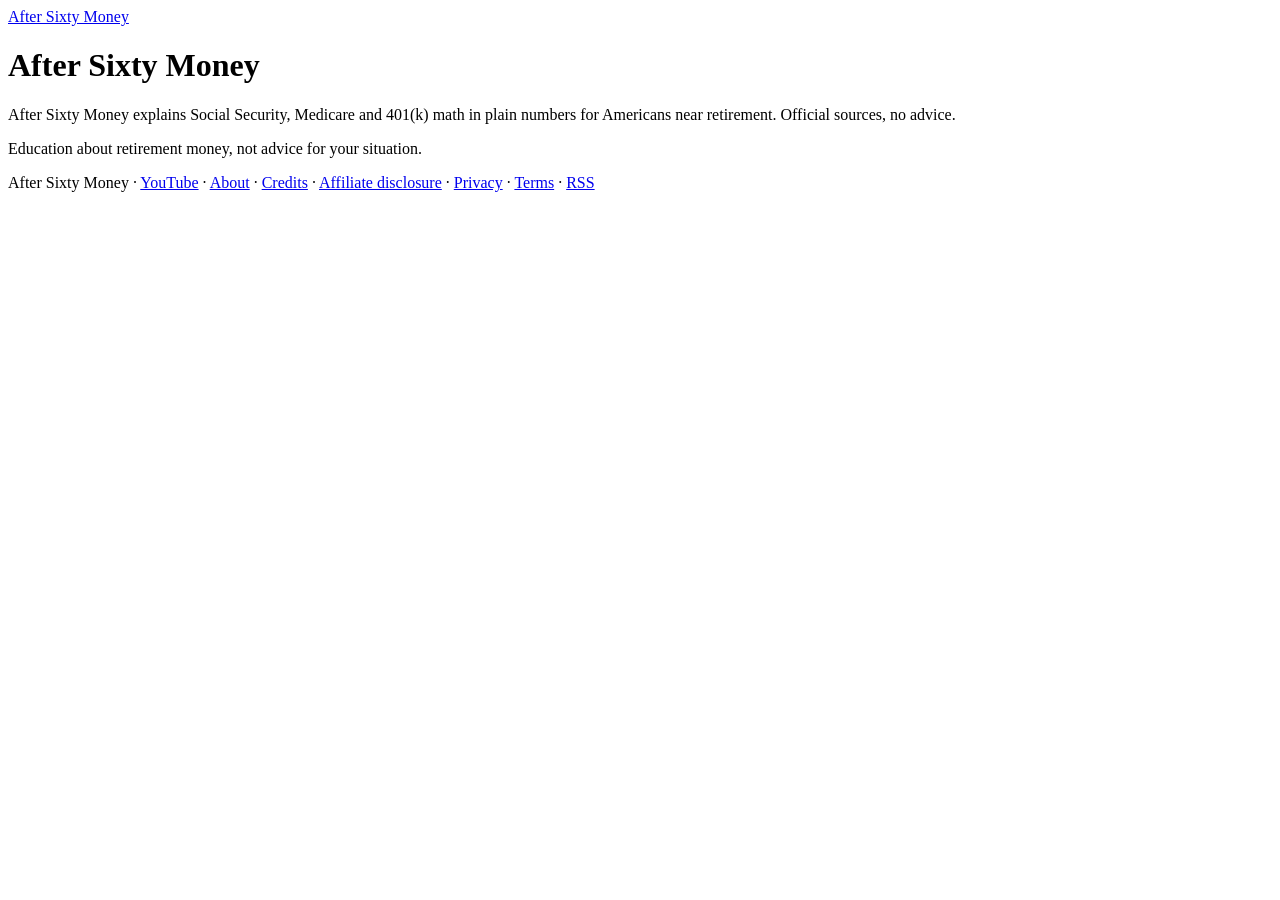
==== index.html @ d9ee6e75 "Launch aftersixtymoney.visionmediachannels.com" ====
<!doctype html>
<html lang="en">
<head>
<meta charset="utf-8">
<meta name="viewport" content="width=device-width, initial-scale=1">
<title>After Sixty Money</title>
<meta name="description" content="After Sixty Money explains Social Security, Medicare and 401(k) math in plain numbers for Americans near retirement. Official sources, no advice.">
<link rel="canonical" href="https://aftersixtymoney.visionmediachannels.com/">
<meta property="og:site_name" content="After Sixty Money">
<meta property="og:type" content="website">
<meta property="og:title" content="After Sixty Money">
<meta property="og:description" content="After Sixty Money explains Social Security, Medicare and 401(k) math in plain numbers for Americans near retirement. Official sources, no advice.">
<meta property="og:url" content="https://aftersixtymoney.visionmediachannels.com/">
<meta property="og:image" content="https://aftersixtymoney.visionmediachannels.com/images/site-header.png">
<meta name="twitter:card" content="summary_large_image">
<link rel="alternate" type="application/rss+xml" title="After Sixty Money" href="https://aftersixtymoney.visionmediachannels.com/feed.xml">
<link rel="icon" type="image/png" sizes="32x32" href="https://aftersixtymoney.visionmediachannels.com/favicon-32.png">
<link rel="icon" type="image/png" sizes="512x512" href="https://aftersixtymoney.visionmediachannels.com/favicon-512.png">
<link rel="preconnect" href="https://fonts.googleapis.com">
<link rel="preconnect" href="https://fonts.gstatic.com" crossorigin>
<link rel="stylesheet" href="https://fonts.googleapis.com/css2?family=Source+Serif+4:wght@400;700&amp;family=Inter:wght@400;700&amp;display=swap">
<link rel="stylesheet" href="https://aftersixtymoney.visionmediachannels.com/style.css">
<script type="application/ld+json">{"@context": "https://schema.org", "@type": "WebSite", "name": "After Sixty Money", "url": "https://aftersixtymoney.visionmediachannels.com/", "inLanguage": "en", "publisher": {"@type": "Organization", "name": "Vision Media"}}</script>
</head>
<body>
<header class="site"><a href="https://aftersixtymoney.visionmediachannels.com/">After Sixty Money</a></header>
<main>
<h1>After Sixty Money</h1><p class="lede">After Sixty Money explains Social Security, Medicare and 401(k) math in plain numbers for Americans near retirement. Official sources, no advice.</p><ul class="posts"></ul>
</main>
<footer><p>Education about retirement money, not advice for your situation.</p><p>After Sixty Money · <a href="https://www.youtube.com/@aftersixtymoney">YouTube</a> · <a href="https://aftersixtymoney.visionmediachannels.com/about/">About</a> · <a href="https://aftersixtymoney.visionmediachannels.com/credits/">Credits</a> · <a href="https://aftersixtymoney.visionmediachannels.com/affiliate-disclosure/">Affiliate disclosure</a> · <a href="https://aftersixtymoney.visionmediachannels.com/privacy/">Privacy</a> · <a href="https://aftersixtymoney.visionmediachannels.com/terms/">Terms</a> · <a href="https://aftersixtymoney.visionmediachannels.com/feed.xml">RSS</a></p></footer>
</body>
</html>
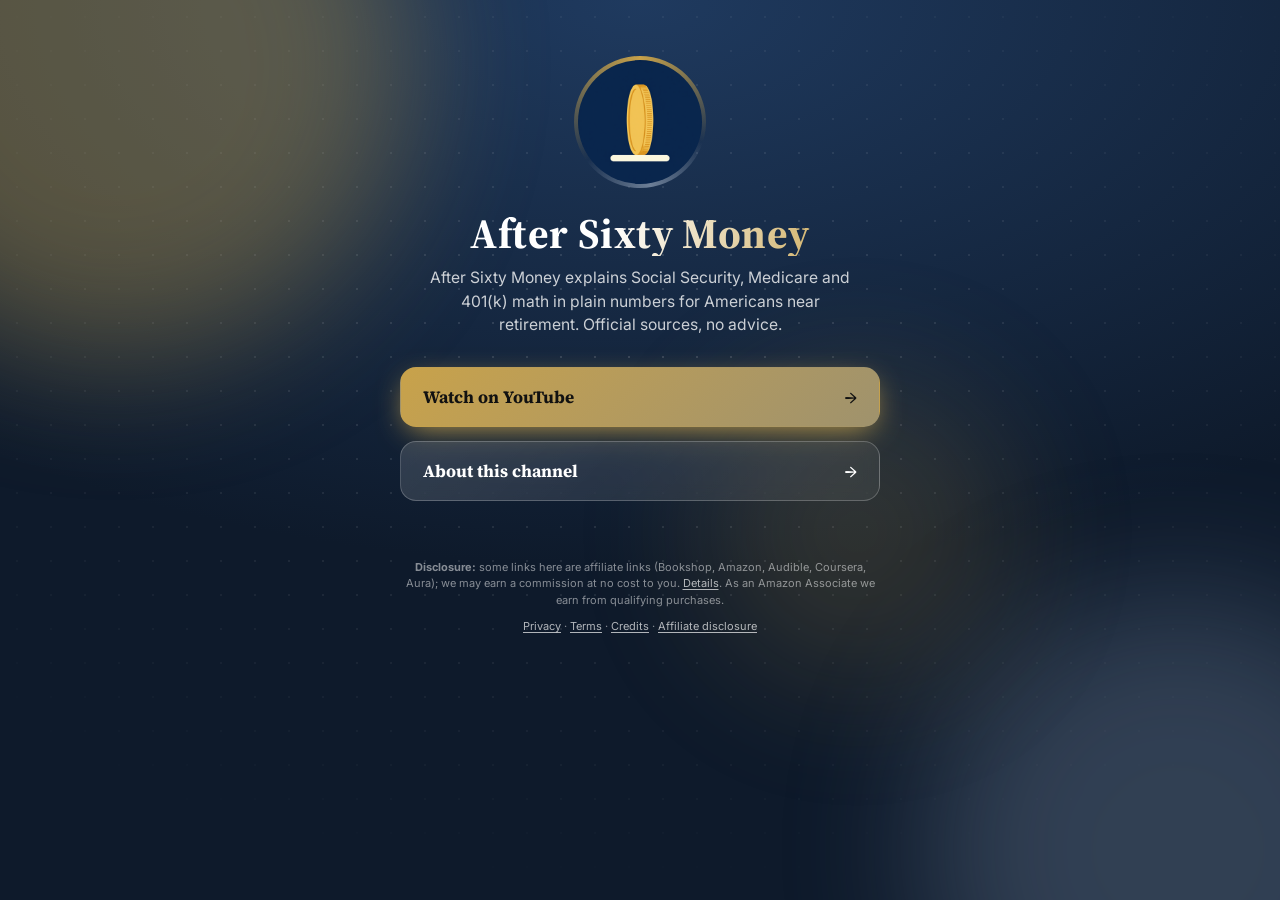
==== commit 48f1892f: "Animated link hub at host root" ====
--- a/index.html
+++ b/index.html
@@ -3,7 +3,7 @@
 <head>
 <meta charset="utf-8">
 <meta name="viewport" content="width=device-width, initial-scale=1">
-<title>After Sixty Money</title>
+<title>After Sixty Money · Links</title>
 <meta name="description" content="After Sixty Money explains Social Security, Medicare and 401(k) math in plain numbers for Americans near retirement. Official sources, no advice.">
 <link rel="canonical" href="https://aftersixtymoney.visionmediachannels.com/">
 <meta property="og:site_name" content="After Sixty Money">
@@ -13,20 +13,66 @@
 <meta property="og:url" content="https://aftersixtymoney.visionmediachannels.com/">
 <meta property="og:image" content="https://aftersixtymoney.visionmediachannels.com/images/site-header.png">
 <meta name="twitter:card" content="summary_large_image">
-<link rel="alternate" type="application/rss+xml" title="After Sixty Money" href="https://aftersixtymoney.visionmediachannels.com/feed.xml">
 <link rel="icon" type="image/png" sizes="32x32" href="https://aftersixtymoney.visionmediachannels.com/favicon-32.png">
-<link rel="icon" type="image/png" sizes="512x512" href="https://aftersixtymoney.visionmediachannels.com/favicon-512.png">
-<link rel="preconnect" href="https://fonts.googleapis.com">
-<link rel="preconnect" href="https://fonts.gstatic.com" crossorigin>
+<link rel="preconnect" href="https://fonts.googleapis.com"><link rel="preconnect" href="https://fonts.gstatic.com" crossorigin>
 <link rel="stylesheet" href="https://fonts.googleapis.com/css2?family=Source+Serif+4:wght@400;700&amp;family=Inter:wght@400;700&amp;display=swap">
-<link rel="stylesheet" href="https://aftersixtymoney.visionmediachannels.com/style.css">
-<script type="application/ld+json">{"@context": "https://schema.org", "@type": "WebSite", "name": "After Sixty Money", "url": "https://aftersixtymoney.visionmediachannels.com/", "inLanguage": "en", "publisher": {"@type": "Organization", "name": "Vision Media"}}</script>
+<style>
+:root{--bg:#1F3A5F;--bg2:#0e1a2b;--glow:#C8A24A;--glow2:#6d7f97;--head:'Source Serif 4',Georgia,serif;--body:'Inter',system-ui,sans-serif}
+*{box-sizing:border-box}html{-webkit-text-size-adjust:100%}
+body{margin:0;min-height:100vh;color:#fff;font:17px/1.5 var(--body);background:radial-gradient(120% 90% at 50% 0%,var(--bg) 0%,var(--bg2) 70%);overflow-x:hidden;position:relative}
+.orb{position:fixed;border-radius:50%;filter:blur(70px);opacity:.38;pointer-events:none;z-index:0;will-change:transform}
+.o1{width:46vmax;height:46vmax;background:var(--glow);top:-18vmax;left:-14vmax;animation:d1 22s ease-in-out infinite alternate}
+.o2{width:40vmax;height:40vmax;background:var(--glow2);bottom:-16vmax;right:-12vmax;animation:d2 26s ease-in-out infinite alternate}
+.o3{width:24vmax;height:24vmax;background:var(--glow);opacity:.18;top:42%;left:55%;animation:d3 30s ease-in-out infinite alternate}
+@keyframes d1{to{transform:translate(18vmax,12vmax) scale(1.2)}}
+@keyframes d2{to{transform:translate(-16vmax,-10vmax) scale(1.15)}}
+@keyframes d3{to{transform:translate(-30vmax,8vmax) scale(.8)}}
+.dots{position:fixed;inset:0;z-index:0;pointer-events:none;background-image:radial-gradient(rgba(255,255,255,.14) 1px,transparent 1.5px);background-size:34px 34px;mask-image:radial-gradient(70% 60% at 50% 40%,#000,transparent);animation:drift 40s linear infinite}
+@keyframes drift{to{background-position:34px 68px}}
+main{position:relative;z-index:1;max-width:520px;margin:0 auto;padding:56px 20px 28px;text-align:center}
+.ring{width:132px;height:132px;margin:0 auto 22px;border-radius:50%;padding:4px;position:relative;
+  background:conic-gradient(from 0deg,var(--glow),transparent 30%,var(--glow2),transparent 65%,var(--glow));animation:spin 7s linear infinite;
+  opacity:0;animation:spin 7s linear infinite,pop .9s .1s cubic-bezier(.2,.9,.3,1.3) forwards}
+.ring::after{content:"";position:absolute;inset:-14px;border-radius:50%;border:2px solid var(--glow);opacity:.0;animation:pulse 3.2s 1s ease-out infinite}
+.ring img,.ring .ph{width:100%;height:100%;border-radius:50%;display:block;object-fit:cover;background:var(--bg2);animation:unspin 7s linear infinite}
+.ring .ph{display:grid;place-items:center;font:700 44px var(--head)}
+@keyframes spin{to{transform:rotate(360deg)}}@keyframes unspin{to{transform:rotate(-360deg)}}
+@keyframes pulse{0%{transform:scale(.85);opacity:.55}100%{transform:scale(1.25);opacity:0}}
+@keyframes pop{from{opacity:0;transform:scale(.6) rotate(0)}to{opacity:1}}
+h1{font:700 clamp(30px,8vw,42px)/1.1 var(--head);margin:0 0 10px;letter-spacing:.01em;
+  background:linear-gradient(100deg,#fff 20%,var(--glow) 45%,#fff 70%);background-size:220% 100%;-webkit-background-clip:text;background-clip:text;color:transparent;
+  animation:shine 6s 1s ease-in-out infinite,up .8s .25s both}
+@keyframes shine{0%,100%{background-position:100% 0}50%{background-position:0 0}}
+.tag{margin:0 auto 30px;max-width:420px;color:rgba(255,255,255,.78);font-size:.98rem;animation:up .8s .4s both}
+@keyframes up{from{opacity:0;transform:translateY(18px)}to{opacity:1;transform:none}}
+.btns{display:grid;gap:14px}
+.btn{position:relative;display:flex;align-items:center;justify-content:space-between;gap:12px;padding:17px 22px;border-radius:16px;color:#fff;text-decoration:none;
+  font:700 1.08rem var(--head);background:linear-gradient(135deg,rgba(255,255,255,.14),rgba(255,255,255,.05));border:1px solid rgba(255,255,255,.22);
+  backdrop-filter:blur(8px);-webkit-backdrop-filter:blur(8px);overflow:hidden;opacity:0;animation:up .7s calc(.55s + var(--i)*.12s) both;
+  transition:transform .25s cubic-bezier(.2,.8,.3,1.2),border-color .25s,box-shadow .25s}
+.btn:first-child{background:linear-gradient(135deg,var(--glow),color-mix(in srgb,var(--glow) 55%,var(--glow2)));border-color:transparent;color:#111;box-shadow:0 8px 30px -8px var(--glow)}
+.btn::before{content:"";position:absolute;top:0;left:-70%;width:45%;height:100%;background:linear-gradient(100deg,transparent,rgba(255,255,255,.4),transparent);transform:skewX(-20deg);transition:left .7s}
+.btn:hover,.btn:focus-visible{transform:translateY(-4px) scale(1.02);border-color:var(--glow);box-shadow:0 14px 34px -10px var(--glow);outline:none}
+.btn:hover::before{left:130%}.btn i{font-style:normal;transition:transform .25s}.btn:hover i{transform:translateX(6px)}
+.btn:active{transform:scale(.98)}
+.btn:first-child::after{content:"";position:absolute;inset:0;border-radius:16px;box-shadow:0 0 0 0 var(--glow);animation:ping 2.6s 2s ease-out infinite}
+@keyframes ping{0%{box-shadow:0 0 0 0 color-mix(in srgb,var(--glow) 60%,transparent)}70%,100%{box-shadow:0 0 0 16px transparent}}
+footer{position:relative;z-index:1;max-width:520px;margin:0 auto;padding:30px 20px 36px;text-align:center;font-size:11px;line-height:1.5;color:rgba(255,255,255,.5);animation:up 1s 1.4s both}
+footer p{margin:0 0 10px}footer a{color:rgba(255,255,255,.68);text-decoration:underline;text-underline-offset:2px}footer a:hover{color:#fff}
+@media (prefers-reduced-motion:reduce){*,*::before,*::after{animation:none!important;transition:none!important}.btn,h1,.tag,.ring,footer{opacity:1!important}}
+</style>
 </head>
 <body>
-<header class="site"><a href="https://aftersixtymoney.visionmediachannels.com/">After Sixty Money</a></header>
+<div class="orb o1"></div><div class="orb o2"></div><div class="orb o3"></div><div class="dots"></div>
 <main>
-<h1>After Sixty Money</h1><p class="lede">After Sixty Money explains Social Security, Medicare and 401(k) math in plain numbers for Americans near retirement. Official sources, no advice.</p><ul class="posts"></ul>
+<div class="ring"><img src="/images/avatar.png" alt="After Sixty Money logo" width="360" height="360"></div>
+<h1>After Sixty Money</h1>
+<p class="tag">After Sixty Money explains Social Security, Medicare and 401(k) math in plain numbers for Americans near retirement. Official sources, no advice.</p>
+<nav class="btns" aria-label="Links"><a class="btn" style="--i:0" href="https://www.youtube.com/@aftersixtymoney"><span>Watch on YouTube</span><i aria-hidden="true">→</i></a><a class="btn" style="--i:1" href="https://aftersixtymoney.visionmediachannels.com/about/"><span>About this channel</span><i aria-hidden="true">→</i></a></nav>
 </main>
-<footer><p>Education about retirement money, not advice for your situation.</p><p>After Sixty Money · <a href="https://www.youtube.com/@aftersixtymoney">YouTube</a> · <a href="https://aftersixtymoney.visionmediachannels.com/about/">About</a> · <a href="https://aftersixtymoney.visionmediachannels.com/credits/">Credits</a> · <a href="https://aftersixtymoney.visionmediachannels.com/affiliate-disclosure/">Affiliate disclosure</a> · <a href="https://aftersixtymoney.visionmediachannels.com/privacy/">Privacy</a> · <a href="https://aftersixtymoney.visionmediachannels.com/terms/">Terms</a> · <a href="https://aftersixtymoney.visionmediachannels.com/feed.xml">RSS</a></p></footer>
+<footer>
+<p><strong>Disclosure:</strong> some links here are affiliate links (Bookshop, Amazon, Audible, Coursera, Aura); we may earn a commission at no cost to you. <a href="https://aftersixtymoney.visionmediachannels.com/affiliate-disclosure/">Details</a>. As an Amazon Associate we earn from qualifying purchases.</p>
+<p><a href="https://aftersixtymoney.visionmediachannels.com/privacy/">Privacy</a> · <a href="https://aftersixtymoney.visionmediachannels.com/terms/">Terms</a> · <a href="https://aftersixtymoney.visionmediachannels.com/credits/">Credits</a> · <a href="https://aftersixtymoney.visionmediachannels.com/affiliate-disclosure/">Affiliate disclosure</a></p>
+</footer>
 </body>
 </html>
